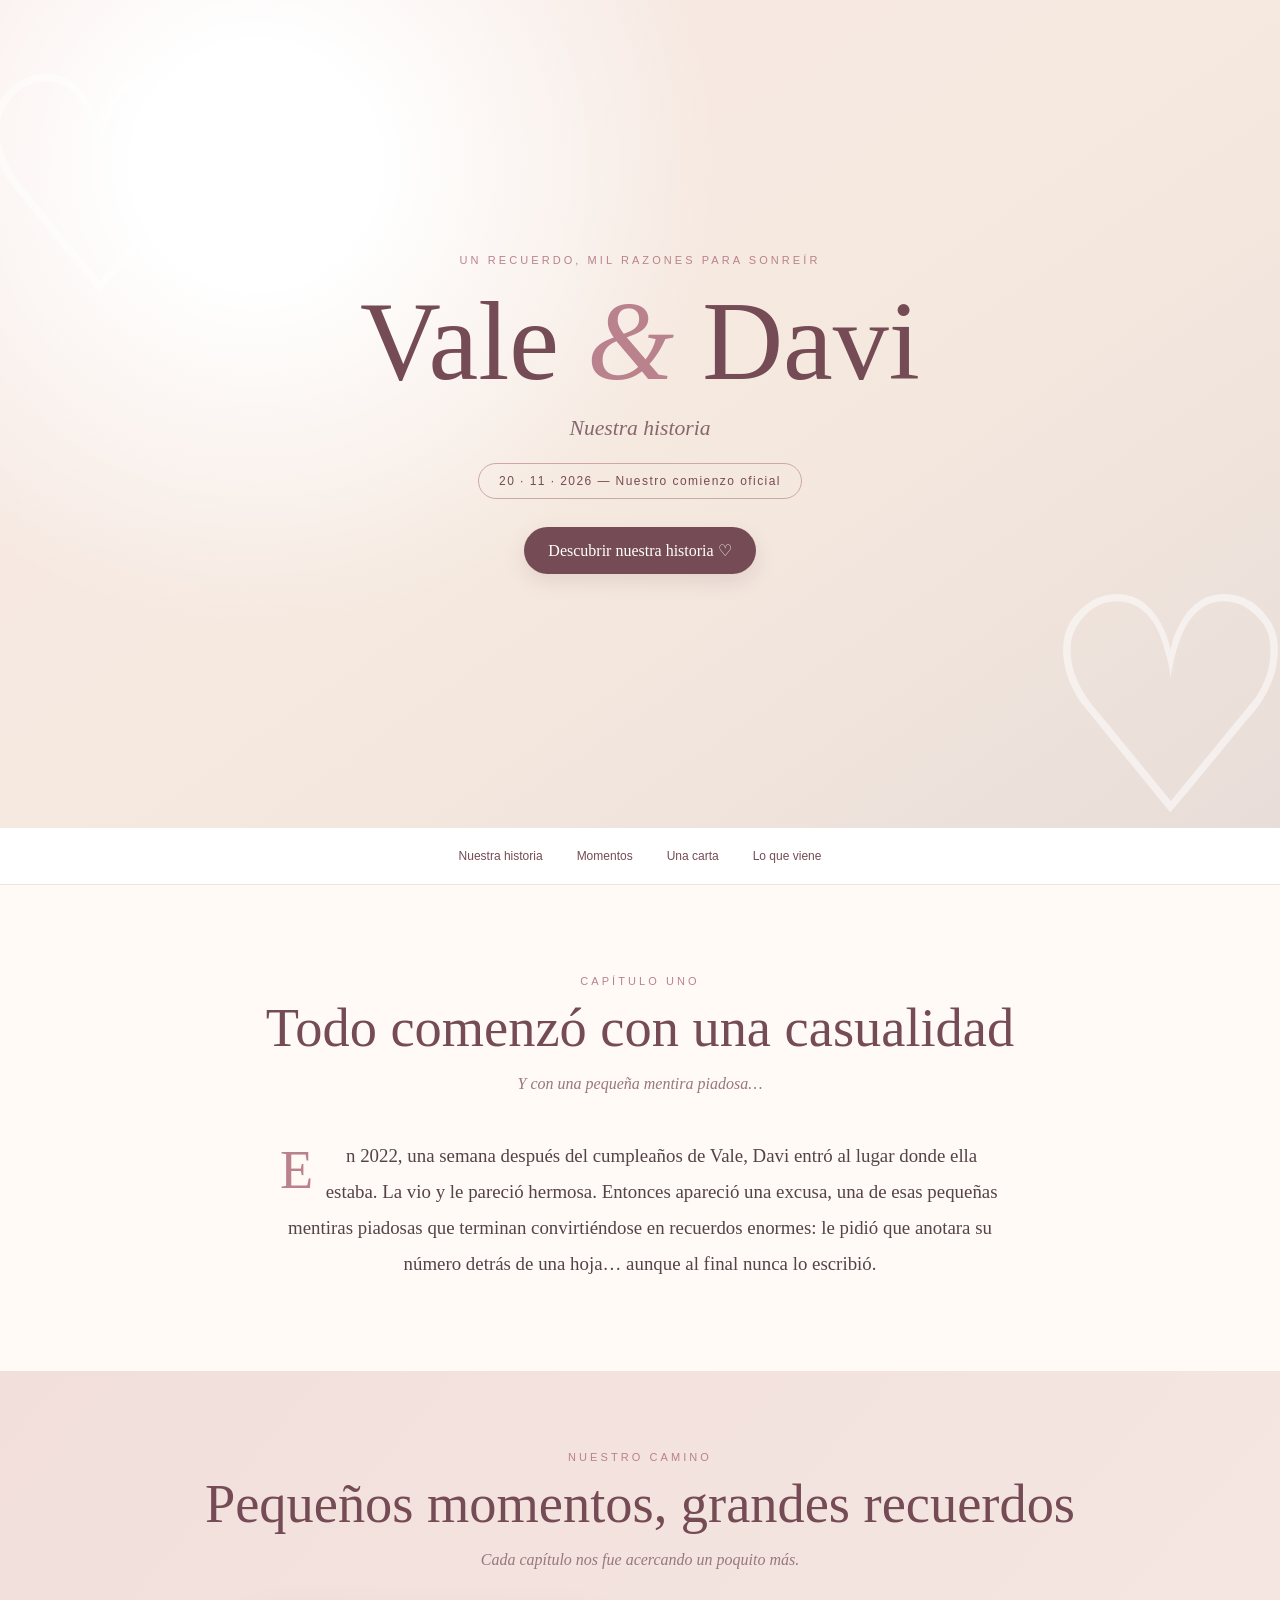
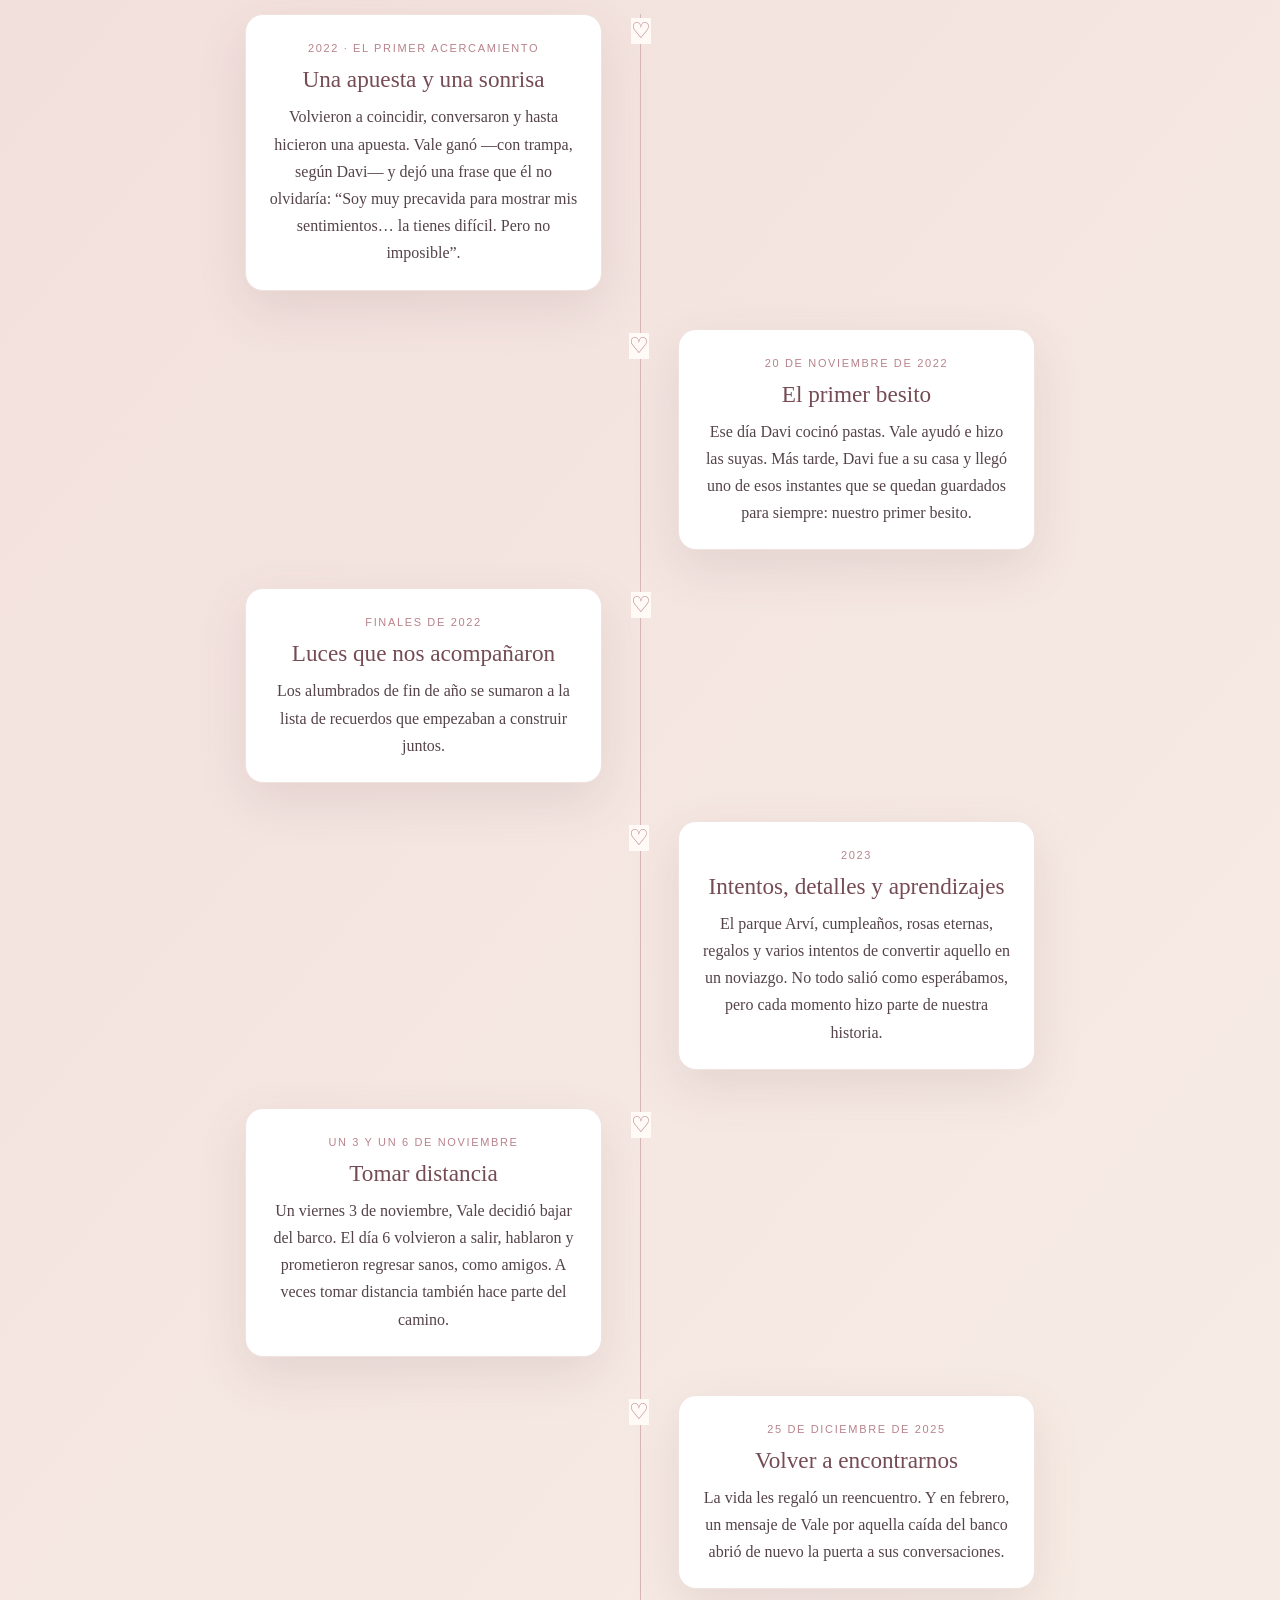
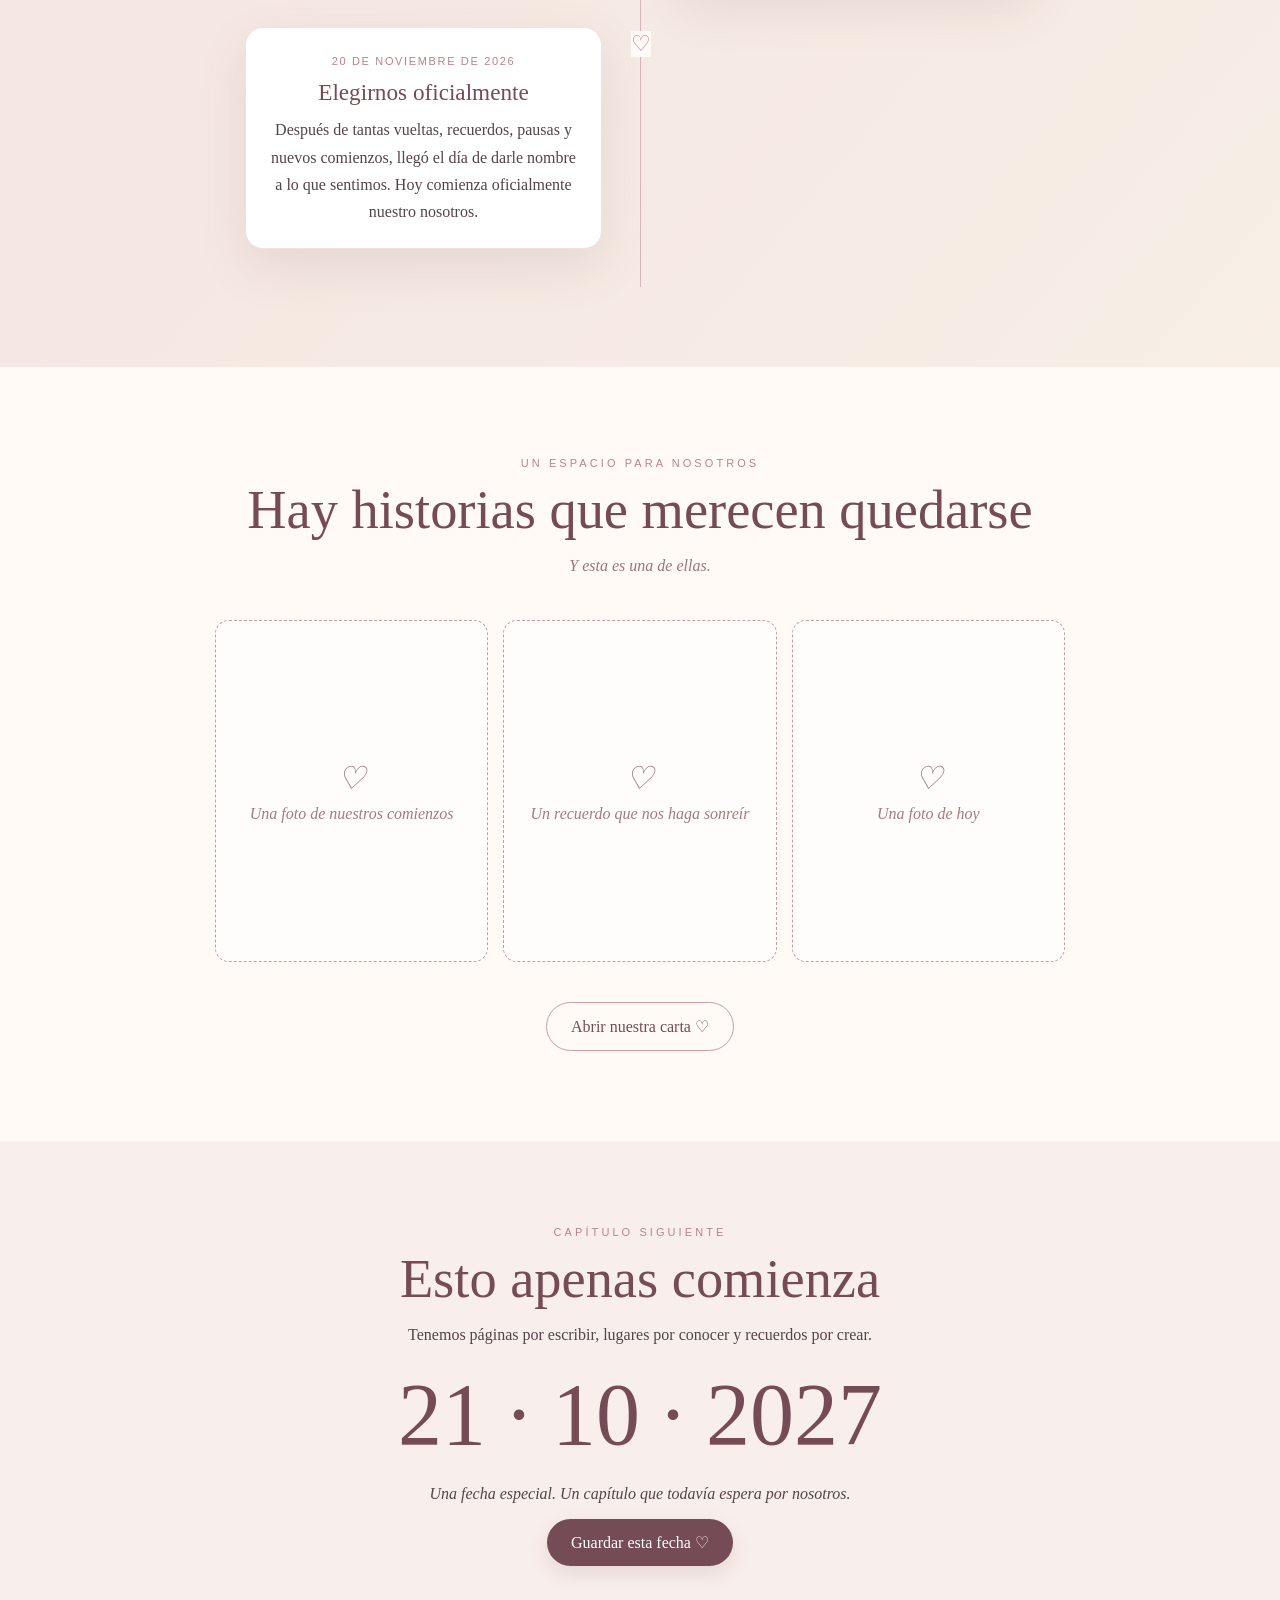
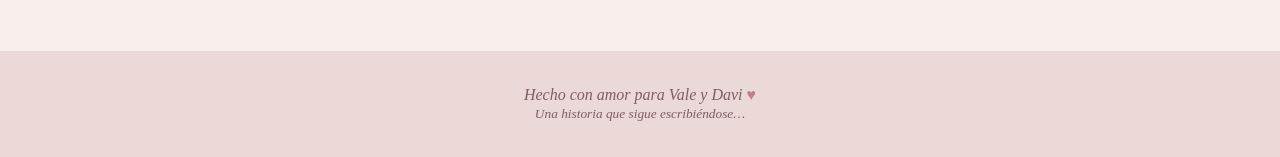
==== nuestra_historia_vale_davi.html @ 0ce587a1 "New" ====
<!DOCTYPE html>
<html lang="es">
<head>
  <meta charset="UTF-8">
  <meta name="viewport" content="width=device-width, initial-scale=1.0">
  <meta name="theme-color" content="#f7e9e7">
  <title>Nuestra historia | Vale & Davi</title>
  <style>
    :root{
      --cream:#fffaf5; --rose:#f2d9d7; --pink:#e8c2c5; --dust:#b9828c;
      --wine:#754b55; --ink:#55434a; --sage:#dce4d8; --white:#fff;
      --shadow:0 18px 50px rgba(117,75,85,.12);
    }
    *{box-sizing:border-box}
    html{scroll-behavior:smooth}
    body{margin:0;background:var(--cream);color:var(--ink);font-family:Georgia,'Times New Roman',serif}
    button{font:inherit}
    .hero{
      min-height:92vh;display:grid;place-items:center;text-align:center;padding:70px 22px;
      background:radial-gradient(circle at 20% 20%,#fff 0 10%,transparent 38%),
      linear-gradient(145deg,#f8e8e5,#f5e9df 55%,#e9ddd9);position:relative;overflow:hidden
    }
    .hero:before,.hero:after{content:"♡";position:absolute;color:#fff8;font-size:clamp(130px,25vw,300px);line-height:1}
    .hero:before{left:-35px;top:5%}.hero:after{right:-25px;bottom:-4%}
    .hero-inner{position:relative;z-index:1;max-width:760px}
    .eyebrow{letter-spacing:.28em;text-transform:uppercase;font:11px Arial,sans-serif;color:var(--dust)}
    h1{font-size:clamp(3.2rem,10vw,7rem);font-weight:400;line-height:.95;margin:22px 0;color:var(--wine)}
    .amp{font-style:italic;color:var(--dust)}
    .subtitle{font-size:clamp(1.05rem,2.8vw,1.35rem);font-style:italic;color:#87666d}
    .date-pill{display:inline-block;border:1px solid #cda7aa;border-radius:40px;padding:10px 20px;margin:22px 0 28px;font:12px Arial,sans-serif;letter-spacing:.12em;color:var(--wine)}
    .btn{border:0;border-radius:40px;padding:14px 24px;background:var(--wine);color:white;cursor:pointer;transition:.25s;box-shadow:0 8px 20px #754b5522}
    .btn:hover{transform:translateY(-3px);background:#8b5d68}
    .btn.secondary{background:transparent;border:1px solid #c99ca4;color:var(--wine);box-shadow:none}
    .section{padding:90px 22px;max-width:1050px;margin:auto}
    .section-head{text-align:center;margin-bottom:45px}
    h2{font-size:clamp(2rem,5vw,3.4rem);font-weight:400;color:var(--wine);margin:10px 0}
    .section-head p{font-style:italic;color:#98777d}
    .intro{max-width:720px;margin:auto;text-align:center;font-size:1.18rem;line-height:1.9}
    .intro .drop{font-size:3.4rem;float:left;line-height:.9;padding:8px 10px 0 0;color:var(--dust)}
    .timeline{position:relative;max-width:790px;margin:auto}
    .timeline:before{content:"";position:absolute;left:50%;top:0;bottom:0;width:1px;background:#d8b6b8}
    .event{width:50%;padding:0 38px 38px 0;position:relative}
    .event:nth-child(even){margin-left:50%;padding:0 0 38px 38px}
    .event:after{content:"♡";position:absolute;right:-11px;top:4px;color:var(--dust);background:var(--cream);font-size:22px}
    .event:nth-child(even):after{right:auto;left:-11px}
    .event-card{background:#fff;border:1px solid #f0e2df;border-radius:18px;padding:23px;box-shadow:var(--shadow)}
    .event time{font:11px Arial,sans-serif;letter-spacing:.15em;text-transform:uppercase;color:var(--dust)}
    .event h3{font-size:1.45rem;font-weight:400;color:var(--wine);margin:10px 0}
    .event p{line-height:1.7;margin:0}
    .memory{background:linear-gradient(130deg,#f2dfdc,#f7eee6);padding:80px 22px;text-align:center}
    .memory-inner{max-width:760px;margin:auto}
    .quote{font-size:clamp(1.4rem,4vw,2.2rem);font-style:italic;line-height:1.5;color:var(--wine);margin:30px 0}
    .photo-note{display:grid;grid-template-columns:repeat(3,1fr);gap:15px;margin:40px auto;max-width:850px}
    .photo-slot{aspect-ratio:4/5;border:1px dashed #c99ca4;border-radius:14px;background:#fff9;display:grid;place-items:center;padding:15px;color:#a47b82;text-align:center;font-style:italic}
    .photo-slot span{font-size:2rem;display:block;margin-bottom:8px}
    .letter{max-width:700px;margin:25px auto 0;background:#fff;border-radius:18px;padding:30px;box-shadow:var(--shadow);line-height:1.9;text-align:left;display:none}
    .letter.show{display:block;animation:appear .45s ease}
    @keyframes appear{from{opacity:0;transform:translateY(10px)}to{opacity:1;transform:none}}
    .next{background:#f8eeeb;text-align:center;padding:85px 22px}
    .next .big-date{font-size:clamp(2.8rem,8vw,5.5rem);color:var(--wine);margin:20px 0}
    footer{text-align:center;padding:35px 20px;background:#ead9d6;color:#805d65;font-style:italic}
    .heart{display:inline-block;color:#bd7f8a;animation:pulse 1.6s infinite}
    @keyframes pulse{50%{transform:scale(1.25)}}
    .topnav{position:sticky;top:0;z-index:5;background:#fffE;backdrop-filter:blur(12px);display:flex;justify-content:center;gap:8px;padding:12px;flex-wrap:wrap;border-bottom:1px solid #f0e2df}
    .topnav button{border:0;background:transparent;color:var(--wine);padding:9px 13px;border-radius:30px;cursor:pointer;font:12px Arial,sans-serif}
    .topnav button:hover{background:var(--rose)}
    @media(max-width:650px){
      .timeline:before{left:10px}
      .event,.event:nth-child(even){width:100%;margin:0;padding:0 0 25px 35px}
      .event:after,.event:nth-child(even):after{left:0;right:auto}
      .photo-note{grid-template-columns:1fr 1fr}
      .photo-slot:last-child{display:none}
      .section{padding:65px 20px}
    }
  </style>
</head>
<body>
  <header class="hero" id="inicio">
    <div class="hero-inner">
      <div class="eyebrow">Un recuerdo, mil razones para sonreír</div>
      <h1>Vale <span class="amp">&</span> Davi</h1>
      <div class="subtitle">Nuestra historia</div>
      <div class="date-pill">20 · 11 · 2026 — Nuestro comienzo oficial</div><br>
      <button class="btn" onclick="document.querySelector('#historia').scrollIntoView()">Descubrir nuestra historia ♡</button>
    </div>
  </header>

  <nav class="topnav" aria-label="Navegación">
    <button onclick="goTo('historia')">Nuestra historia</button>
    <button onclick="goTo('momentos')">Momentos</button>
    <button onclick="goTo('carta')">Una carta</button>
    <button onclick="goTo('futuro')">Lo que viene</button>
  </nav>

  <main>
    <section class="section" id="historia">
      <div class="section-head">
        <div class="eyebrow">Capítulo uno</div>
        <h2>Todo comenzó con una casualidad</h2>
        <p>Y con una pequeña mentira piadosa…</p>
      </div>
      <p class="intro"><span class="drop">E</span>n 2022, una semana después del cumpleaños de Vale, Davi entró al lugar donde ella estaba. La vio y le pareció hermosa. Entonces apareció una excusa, una de esas pequeñas mentiras piadosas que terminan convirtiéndose en recuerdos enormes: le pidió que anotara su número detrás de una hoja… aunque al final nunca lo escribió.</p>
    </section>

    <section class="memory" id="momentos">
      <div class="section-head">
        <div class="eyebrow">Nuestro camino</div>
        <h2>Pequeños momentos, grandes recuerdos</h2>
        <p>Cada capítulo nos fue acercando un poquito más.</p>
      </div>
      <div class="timeline">
        <article class="event"><div class="event-card">
          <time>2022 · El primer acercamiento</time><h3>Una apuesta y una sonrisa</h3>
          <p>Volvieron a coincidir, conversaron y hasta hicieron una apuesta. Vale ganó —con trampa, según Davi— y dejó una frase que él no olvidaría: “Soy muy precavida para mostrar mis sentimientos… la tienes difícil. Pero no imposible”.</p>
        </div></article>
        <article class="event"><div class="event-card">
          <time>20 de noviembre de 2022</time><h3>El primer besito</h3>
          <p>Ese día Davi cocinó pastas. Vale ayudó e hizo las suyas. Más tarde, Davi fue a su casa y llegó uno de esos instantes que se quedan guardados para siempre: nuestro primer besito.</p>
        </div></article>
        <article class="event"><div class="event-card">
          <time>Finales de 2022</time><h3>Luces que nos acompañaron</h3>
          <p>Los alumbrados de fin de año se sumaron a la lista de recuerdos que empezaban a construir juntos.</p>
        </div></article>
        <article class="event"><div class="event-card">
          <time>2023</time><h3>Intentos, detalles y aprendizajes</h3>
          <p>El parque Arví, cumpleaños, rosas eternas, regalos y varios intentos de convertir aquello en un noviazgo. No todo salió como esperábamos, pero cada momento hizo parte de nuestra historia.</p>
        </div></article>
        <article class="event"><div class="event-card">
          <time>Un 3 y un 6 de noviembre</time><h3>Tomar distancia</h3>
          <p>Un viernes 3 de noviembre, Vale decidió bajar del barco. El día 6 volvieron a salir, hablaron y prometieron regresar sanos, como amigos. A veces tomar distancia también hace parte del camino.</p>
        </div></article>
        <article class="event"><div class="event-card">
          <time>25 de diciembre de 2025</time><h3>Volver a encontrarnos</h3>
          <p>La vida les regaló un reencuentro. Y en febrero, un mensaje de Vale por aquella caída del banco abrió de nuevo la puerta a sus conversaciones.</p>
        </div></article>
        <article class="event"><div class="event-card">
          <time>20 de noviembre de 2026</time><h3>Elegirnos oficialmente</h3>
          <p>Después de tantas vueltas, recuerdos, pausas y nuevos comienzos, llegó el día de darle nombre a lo que sentimos. Hoy comienza oficialmente nuestro nosotros.</p>
        </div></article>
      </div>
    </section>

    <section class="section" id="carta">
      <div class="section-head">
        <div class="eyebrow">Un espacio para nosotros</div>
        <h2>Hay historias que merecen quedarse</h2>
        <p>Y esta es una de ellas.</p>
      </div>
      <div class="photo-note">
        <div class="photo-slot"><div><span>♡</span>Una foto de nuestros comienzos</div></div>
        <div class="photo-slot"><div><span>♡</span>Un recuerdo que nos haga sonreír</div></div>
        <div class="photo-slot"><div><span>♡</span>Una foto de hoy</div></div>
      </div>
      <div style="text-align:center">
        <button class="btn secondary" id="letterBtn" onclick="toggleLetter()">Abrir nuestra carta ♡</button>
      </div>
      <div class="letter" id="letter">
        <p>Vale,</p>
        <p>Qué bonito es mirar atrás y descubrir que algo que comenzó con una excusa terminó convirtiéndose en una historia que hoy elegimos continuar.</p>
        <p>Hemos tenido momentos felices, momentos difíciles, pausas y reencuentros. Y, aun así, aquí estamos: con la oportunidad de escribir una nueva etapa, esta vez de la mano y con el corazón dispuesto.</p>
        <p>No quiero que nuestra historia sea perfecta; quiero que sea nuestra. Que sigamos sumando viajes, fotografías, risas, aprendizajes y motivos para elegirnos cada día.</p>
        <p>Con cariño,<br><strong>Davi</strong> <span class="heart">♥</span></p>
      </div>
    </section>

    <section class="next" id="futuro">
      <div class="eyebrow">Capítulo siguiente</div>
      <h2>Esto apenas comienza</h2>
      <p>Tenemos páginas por escribir, lugares por conocer y recuerdos por crear.</p>
      <div class="big-date">21 · 10 · 2027</div>
      <p><em>Una fecha especial. Un capítulo que todavía espera por nosotros.</em></p>
      <button class="btn" onclick="showPromise()">Guardar esta fecha ♡</button>
      <p id="promise" style="display:none;margin-top:22px;color:var(--wine);font-style:italic">Que nunca nos falten razones para seguir escribiendo nuestra historia.</p>
    </section>
  </main>
  <footer>Hecho con amor para Vale y Davi <span class="heart">♥</span><br><small>Una historia que sigue escribiéndose…</small></footer>

  <script>
    function goTo(id){document.getElementById(id).scrollIntoView({behavior:'smooth'});}
    function toggleLetter(){
      const letter=document.getElementById('letter');
      const button=document.getElementById('letterBtn');
      letter.classList.toggle('show');
      button.textContent=letter.classList.contains('show')?'Cerrar nuestra carta ♡':'Abrir nuestra carta ♡';
    }
    function showPromise(){
      const message=document.getElementById('promise');
      message.style.display='block';
      message.animate([{opacity:0,transform:'translateY(8px)'},{opacity:1,transform:'translateY(0)'}],{duration:500});
    }
  </script>
</body>
</html>
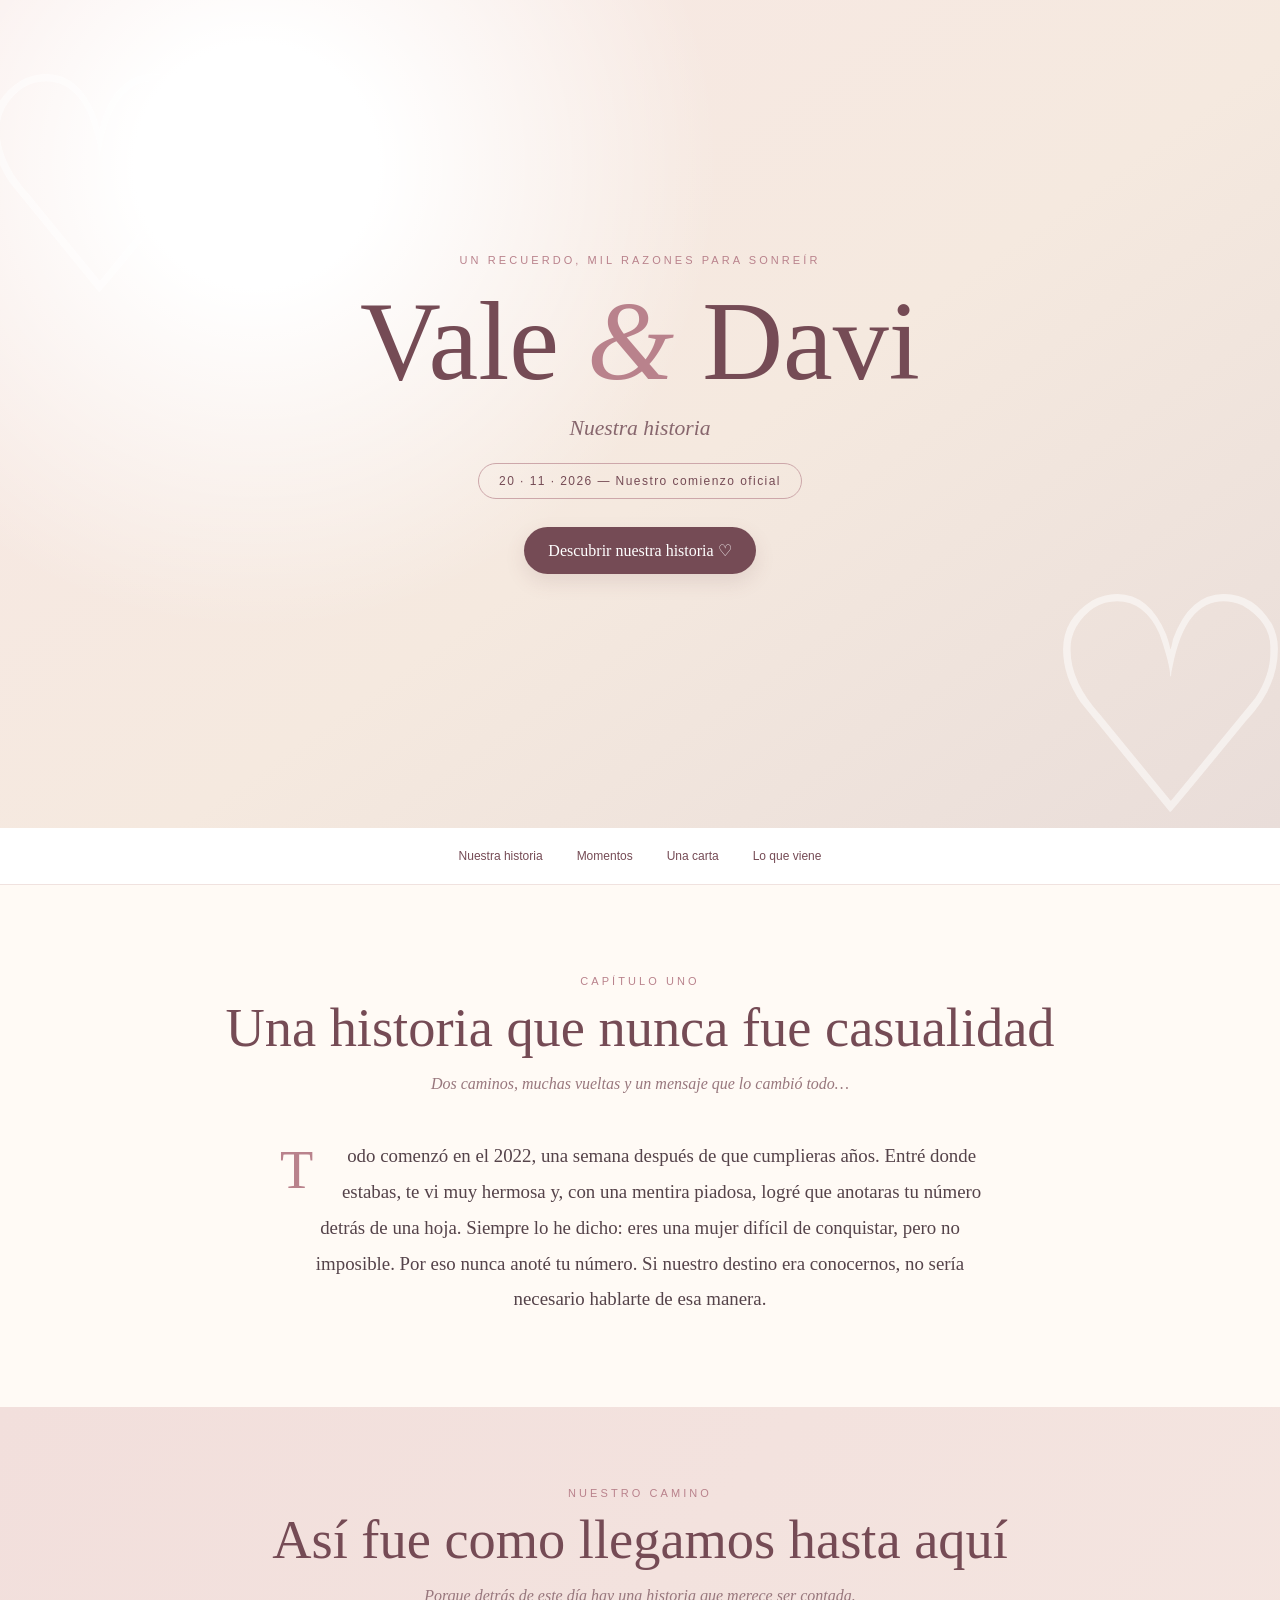
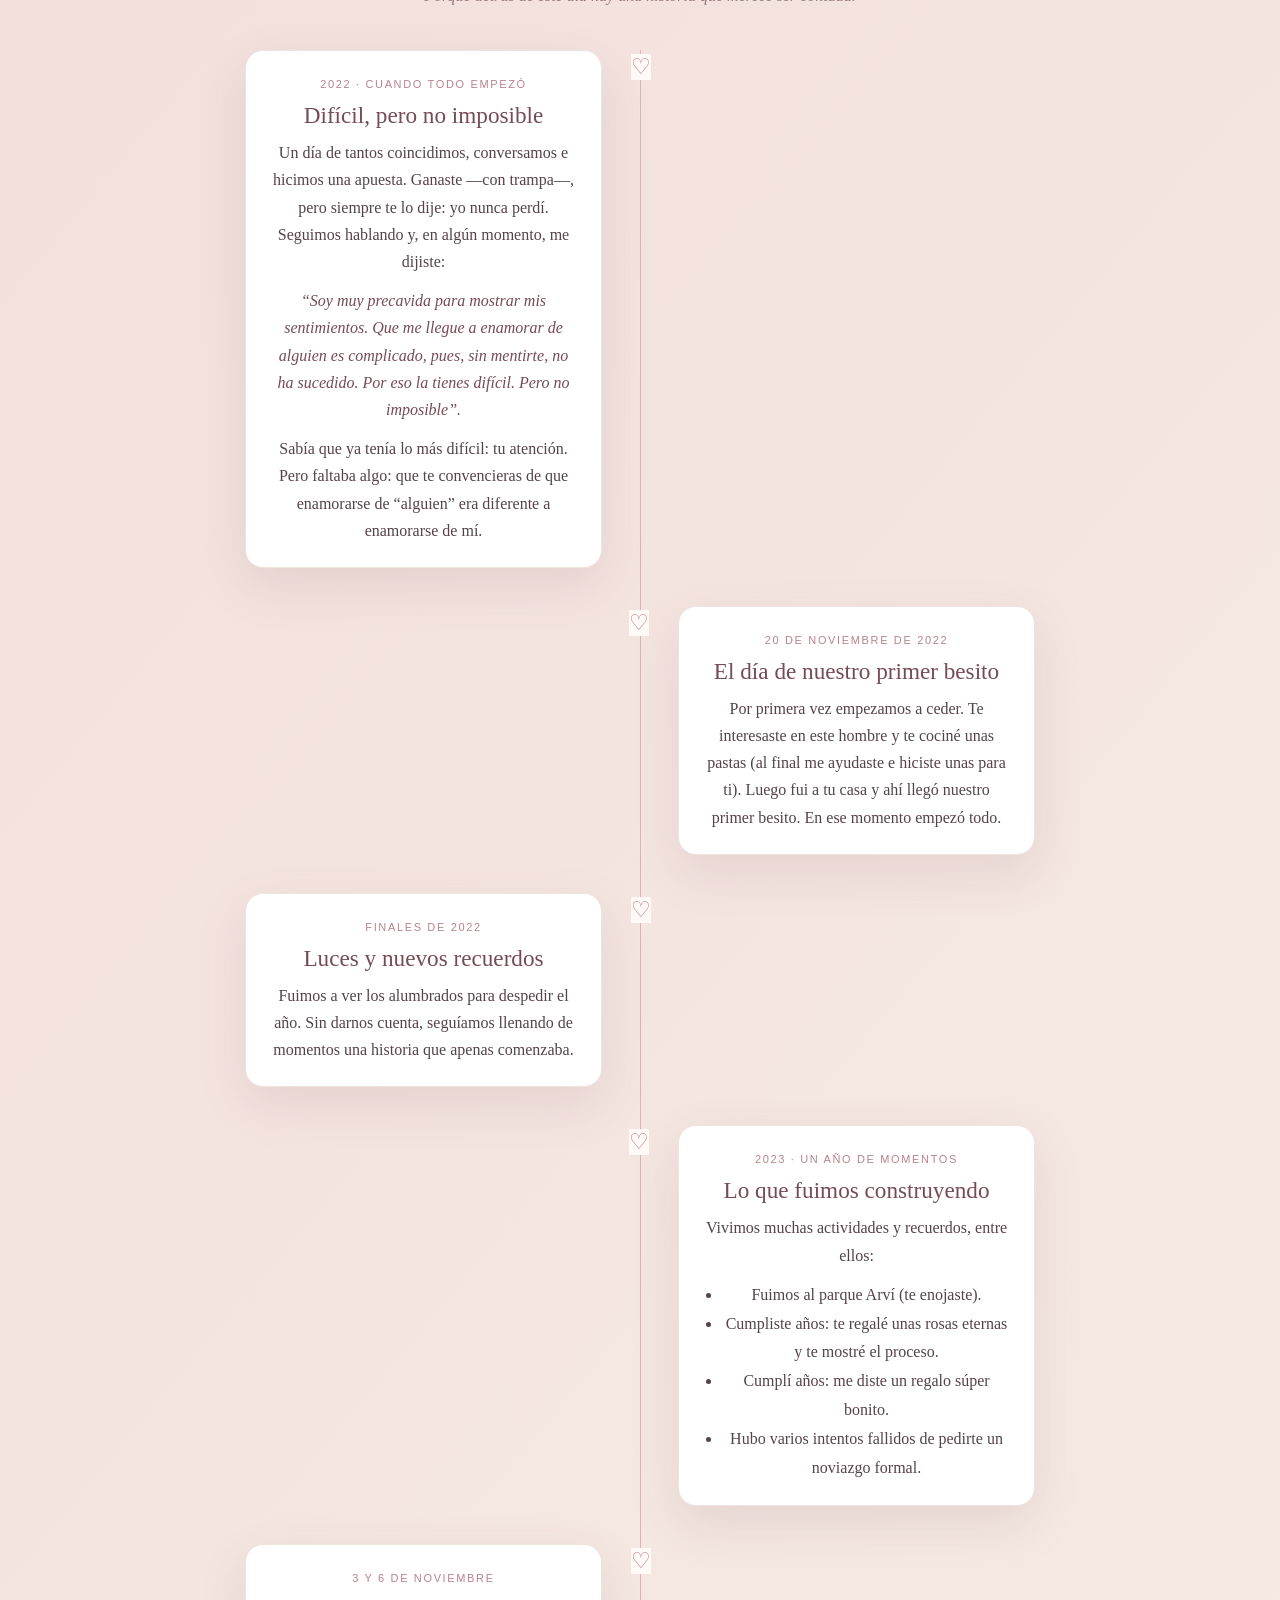
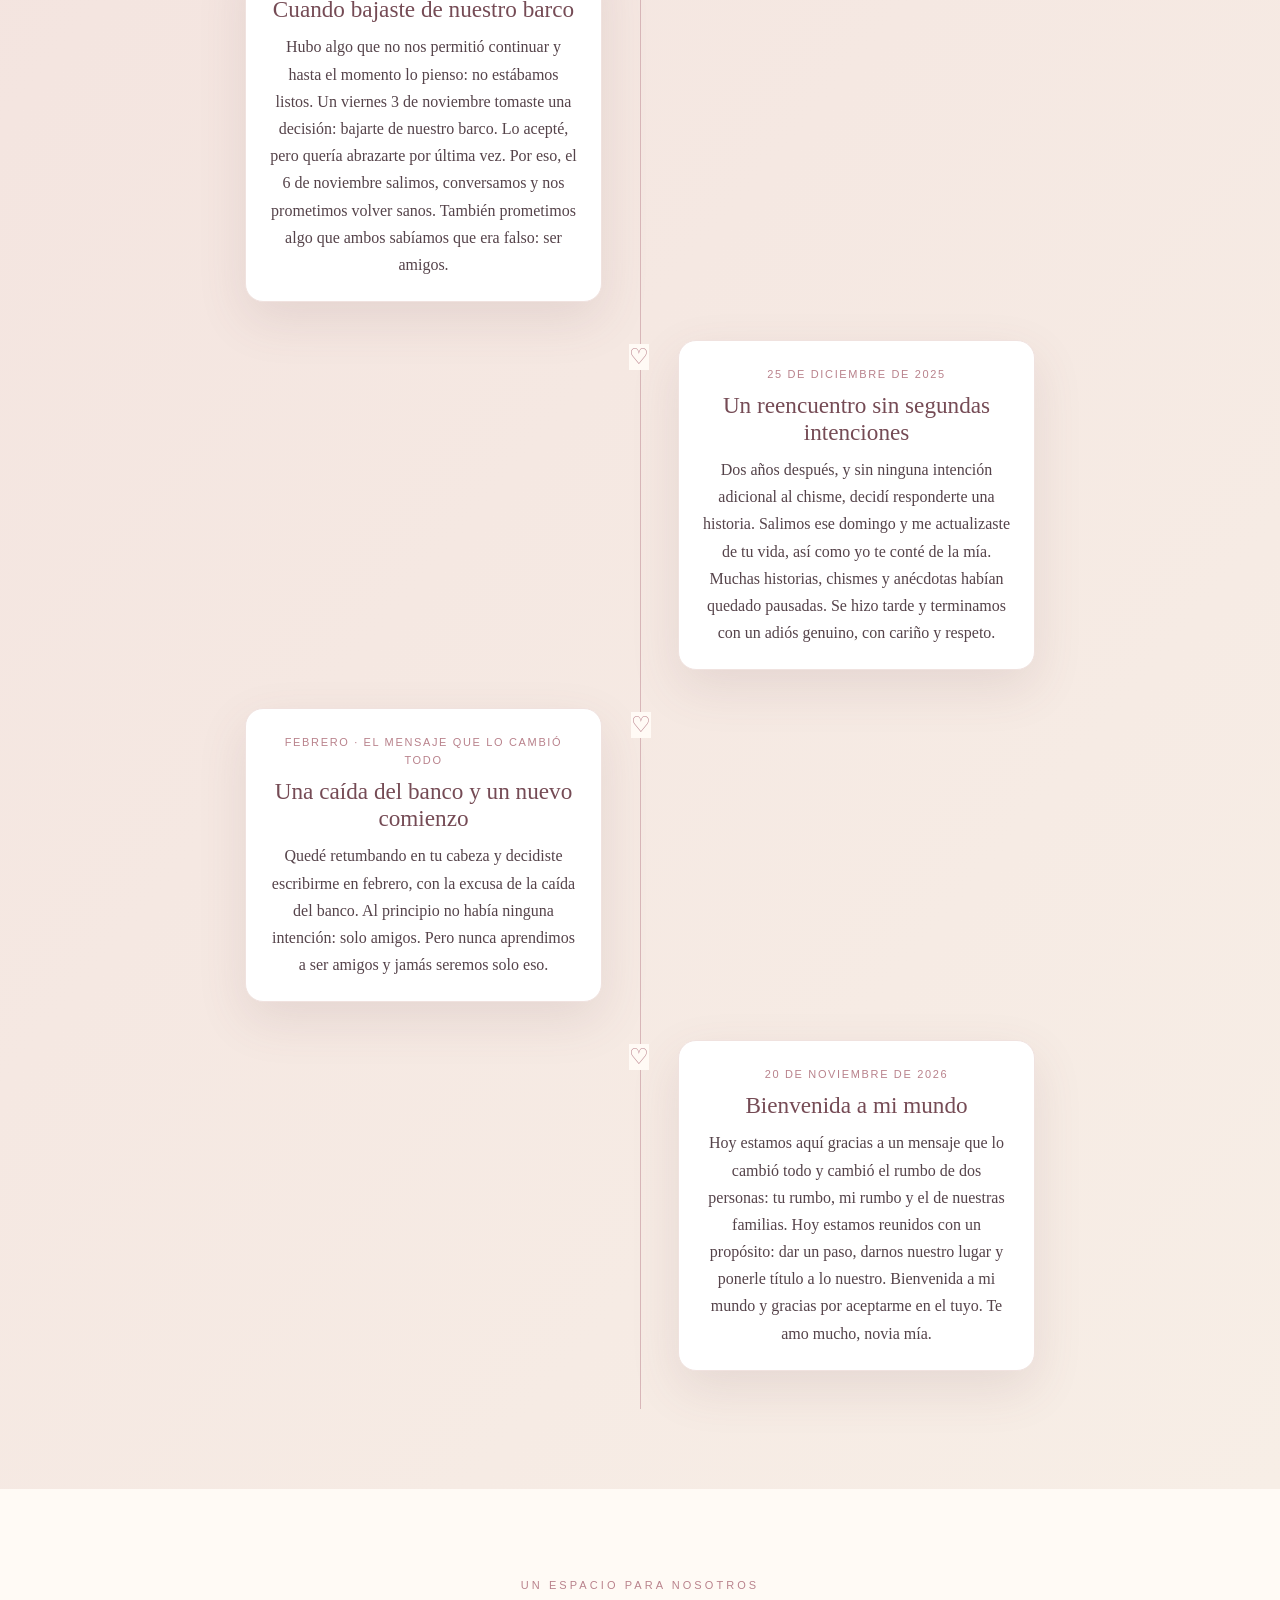
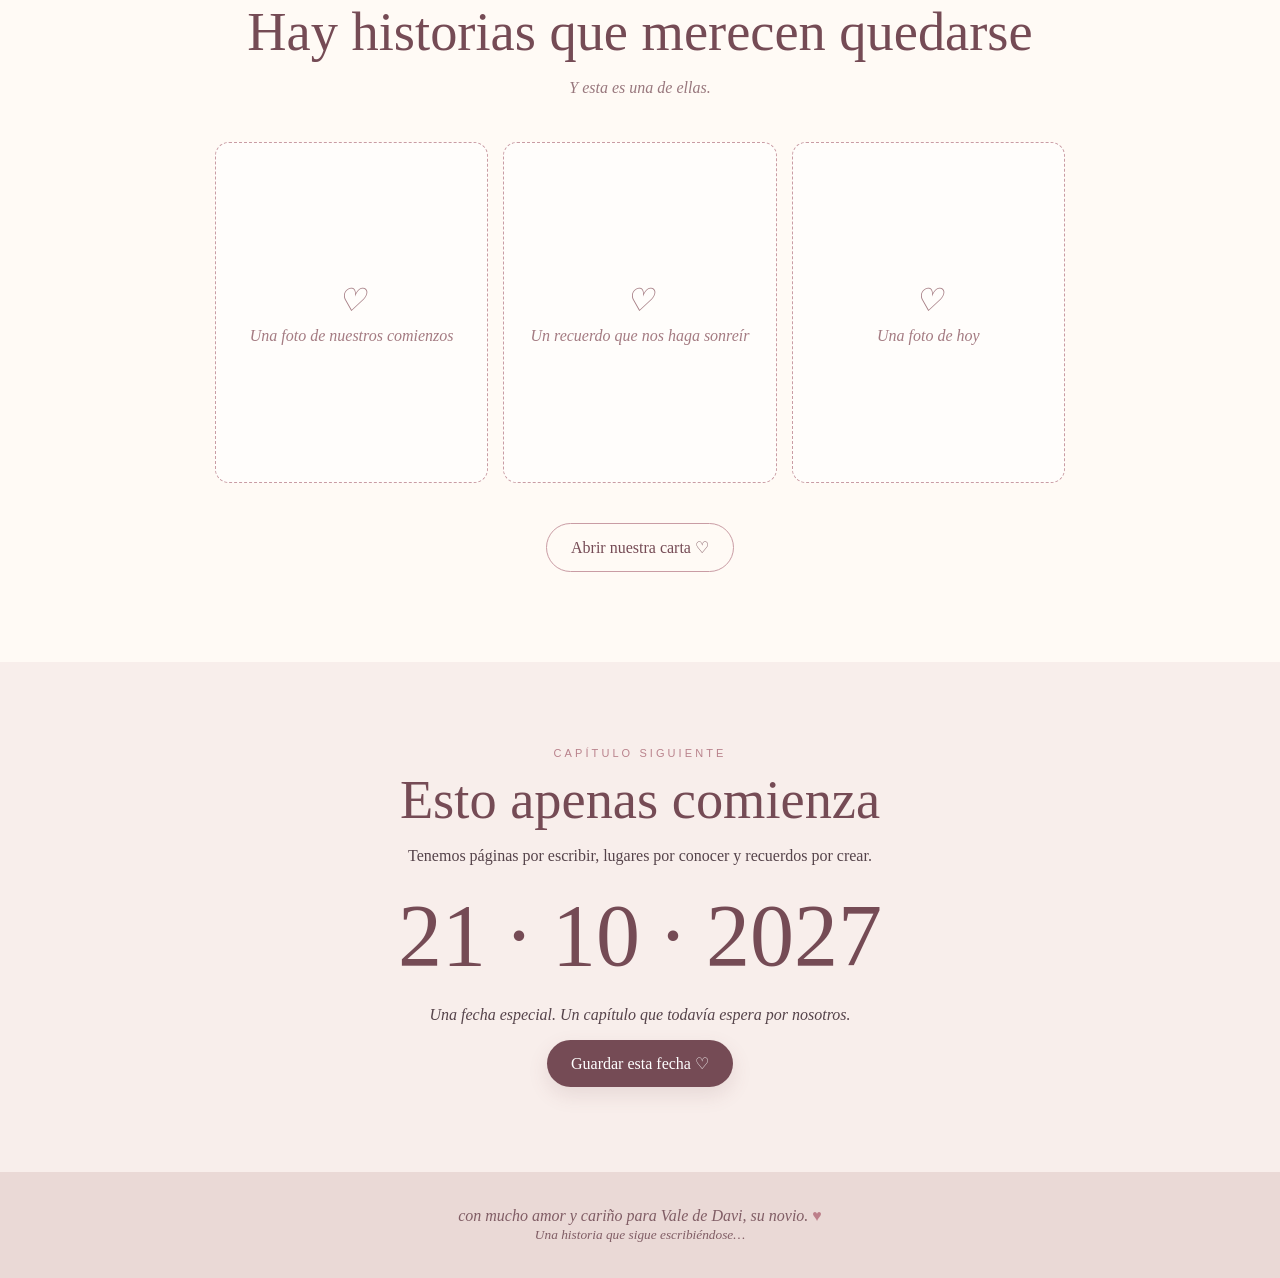
==== commit 836351e9: "Add some stuff" ====
--- a/nuestra_historia_vale_davi.html
+++ b/nuestra_historia_vale_davi.html
@@ -96,46 +96,58 @@
     <section class="section" id="historia">
       <div class="section-head">
         <div class="eyebrow">Capítulo uno</div>
-        <h2>Todo comenzó con una casualidad</h2>
-        <p>Y con una pequeña mentira piadosa…</p>
-      </div>
-      <p class="intro"><span class="drop">E</span>n 2022, una semana después del cumpleaños de Vale, Davi entró al lugar donde ella estaba. La vio y le pareció hermosa. Entonces apareció una excusa, una de esas pequeñas mentiras piadosas que terminan convirtiéndose en recuerdos enormes: le pidió que anotara su número detrás de una hoja… aunque al final nunca lo escribió.</p>
+        <h2>Una historia que nunca fue casualidad</h2>
+        <p>Dos caminos, muchas vueltas y un mensaje que lo cambió todo…</p>
+      </div>
+      <p class="intro"><span class="drop">T</span>odo comenzó en el 2022, una semana después de que cumplieras años. Entré donde estabas, te vi muy hermosa y, con una mentira piadosa, logré que anotaras tu número detrás de una hoja. Siempre lo he dicho: eres una mujer difícil de conquistar, pero no imposible. Por eso nunca anoté tu número. Si nuestro destino era conocernos, no sería necesario hablarte de esa manera.</p>
     </section>
 
     <section class="memory" id="momentos">
       <div class="section-head">
         <div class="eyebrow">Nuestro camino</div>
-        <h2>Pequeños momentos, grandes recuerdos</h2>
-        <p>Cada capítulo nos fue acercando un poquito más.</p>
+        <h2>Así fue como llegamos hasta aquí</h2>
+        <p>Porque detrás de este día hay una historia que merece ser contada.</p>
       </div>
       <div class="timeline">
         <article class="event"><div class="event-card">
-          <time>2022 · El primer acercamiento</time><h3>Una apuesta y una sonrisa</h3>
-          <p>Volvieron a coincidir, conversaron y hasta hicieron una apuesta. Vale ganó —con trampa, según Davi— y dejó una frase que él no olvidaría: “Soy muy precavida para mostrar mis sentimientos… la tienes difícil. Pero no imposible”.</p>
-        </div></article>
-        <article class="event"><div class="event-card">
-          <time>20 de noviembre de 2022</time><h3>El primer besito</h3>
-          <p>Ese día Davi cocinó pastas. Vale ayudó e hizo las suyas. Más tarde, Davi fue a su casa y llegó uno de esos instantes que se quedan guardados para siempre: nuestro primer besito.</p>
-        </div></article>
-        <article class="event"><div class="event-card">
-          <time>Finales de 2022</time><h3>Luces que nos acompañaron</h3>
-          <p>Los alumbrados de fin de año se sumaron a la lista de recuerdos que empezaban a construir juntos.</p>
-        </div></article>
-        <article class="event"><div class="event-card">
-          <time>2023</time><h3>Intentos, detalles y aprendizajes</h3>
-          <p>El parque Arví, cumpleaños, rosas eternas, regalos y varios intentos de convertir aquello en un noviazgo. No todo salió como esperábamos, pero cada momento hizo parte de nuestra historia.</p>
-        </div></article>
-        <article class="event"><div class="event-card">
-          <time>Un 3 y un 6 de noviembre</time><h3>Tomar distancia</h3>
-          <p>Un viernes 3 de noviembre, Vale decidió bajar del barco. El día 6 volvieron a salir, hablaron y prometieron regresar sanos, como amigos. A veces tomar distancia también hace parte del camino.</p>
-        </div></article>
-        <article class="event"><div class="event-card">
-          <time>25 de diciembre de 2025</time><h3>Volver a encontrarnos</h3>
-          <p>La vida les regaló un reencuentro. Y en febrero, un mensaje de Vale por aquella caída del banco abrió de nuevo la puerta a sus conversaciones.</p>
-        </div></article>
-        <article class="event"><div class="event-card">
-          <time>20 de noviembre de 2026</time><h3>Elegirnos oficialmente</h3>
-          <p>Después de tantas vueltas, recuerdos, pausas y nuevos comienzos, llegó el día de darle nombre a lo que sentimos. Hoy comienza oficialmente nuestro nosotros.</p>
+          <time>2022 · Cuando todo empezó</time><h3>Difícil, pero no imposible</h3>
+          <p>Un día de tantos coincidimos, conversamos e hicimos una apuesta. Ganaste —con trampa—, pero siempre te lo dije: yo nunca perdí. Seguimos hablando y, en algún momento, me dijiste:</p>
+          <p style="margin-top:12px;font-style:italic;color:var(--wine)">“Soy muy precavida para mostrar mis sentimientos. Que me llegue a enamorar de alguien es complicado, pues, sin mentirte, no ha sucedido. Por eso la tienes difícil. Pero no imposible”.</p>
+          <p style="margin-top:12px">Sabía que ya tenía lo más difícil: tu atención. Pero faltaba algo: que te convencieras de que enamorarse de “alguien” era diferente a enamorarse de mí.</p>
+        </div></article>
+        <article class="event"><div class="event-card">
+          <time>20 de noviembre de 2022</time><h3>El día de nuestro primer besito</h3>
+          <p>Por primera vez empezamos a ceder. Te interesaste en este hombre y te cociné unas pastas (al final me ayudaste e hiciste unas para ti). Luego fui a tu casa y ahí llegó nuestro primer besito. En ese momento empezó todo.</p>
+        </div></article>
+        <article class="event"><div class="event-card">
+          <time>Finales de 2022</time><h3>Luces y nuevos recuerdos</h3>
+          <p>Fuimos a ver los alumbrados para despedir el año. Sin darnos cuenta, seguíamos llenando de momentos una historia que apenas comenzaba.</p>
+        </div></article>
+        <article class="event"><div class="event-card">
+          <time>2023 · Un año de momentos</time><h3>Lo que fuimos construyendo</h3>
+          <p>Vivimos muchas actividades y recuerdos, entre ellos:</p>
+          <ul style="line-height:1.8;padding-left:20px;margin:12px 0 0">
+            <li>Fuimos al parque Arví (te enojaste).</li>
+            <li>Cumpliste años: te regalé unas rosas eternas y te mostré el proceso.</li>
+            <li>Cumplí años: me diste un regalo súper bonito.</li>
+            <li>Hubo varios intentos fallidos de pedirte un noviazgo formal.</li>
+          </ul>
+        </div></article>
+        <article class="event"><div class="event-card">
+          <time>3 y 6 de noviembre</time><h3>Cuando bajaste de nuestro barco</h3>
+          <p>Hubo algo que no nos permitió continuar y hasta el momento lo pienso: no estábamos listos. Un viernes 3 de noviembre tomaste una decisión: bajarte de nuestro barco. Lo acepté, pero quería abrazarte por última vez. Por eso, el 6 de noviembre salimos, conversamos y nos prometimos volver sanos. También prometimos algo que ambos sabíamos que era falso: ser amigos.</p>
+        </div></article>
+        <article class="event"><div class="event-card">
+          <time>25 de diciembre de 2025</time><h3>Un reencuentro sin segundas intenciones</h3>
+          <p>Dos años después, y sin ninguna intención adicional al chisme, decidí responderte una historia. Salimos ese domingo y me actualizaste de tu vida, así como yo te conté de la mía. Muchas historias, chismes y anécdotas habían quedado pausadas. Se hizo tarde y terminamos con un adiós genuino, con cariño y respeto.</p>
+        </div></article>
+        <article class="event"><div class="event-card">
+          <time>Febrero · El mensaje que lo cambió todo</time><h3>Una caída del banco y un nuevo comienzo</h3>
+          <p>Quedé retumbando en tu cabeza y decidiste escribirme en febrero, con la excusa de la caída del banco. Al principio no había ninguna intención: solo amigos. Pero nunca aprendimos a ser amigos y jamás seremos solo eso.</p>
+        </div></article>
+        <article class="event"><div class="event-card">
+          <time>20 de noviembre de 2026</time><h3>Bienvenida a mi mundo</h3>
+          <p>Hoy estamos aquí gracias a un mensaje que lo cambió todo y cambió el rumbo de dos personas: tu rumbo, mi rumbo y el de nuestras familias. Hoy estamos reunidos con un propósito: dar un paso, darnos nuestro lugar y ponerle título a lo nuestro. Bienvenida a mi mundo y gracias por aceptarme en el tuyo. Te amo mucho, novia mía.</p>
         </div></article>
       </div>
     </section>
@@ -173,7 +185,7 @@
       <p id="promise" style="display:none;margin-top:22px;color:var(--wine);font-style:italic">Que nunca nos falten razones para seguir escribiendo nuestra historia.</p>
     </section>
   </main>
-  <footer>Hecho con amor para Vale y Davi <span class="heart">♥</span><br><small>Una historia que sigue escribiéndose…</small></footer>
+  <footer>con mucho amor y cariño para Vale de Davi, su novio. <span class="heart">♥</span><br><small>Una historia que sigue escribiéndose…</small></footer>
 
   <script>
     function goTo(id){document.getElementById(id).scrollIntoView({behavior:'smooth'});}
